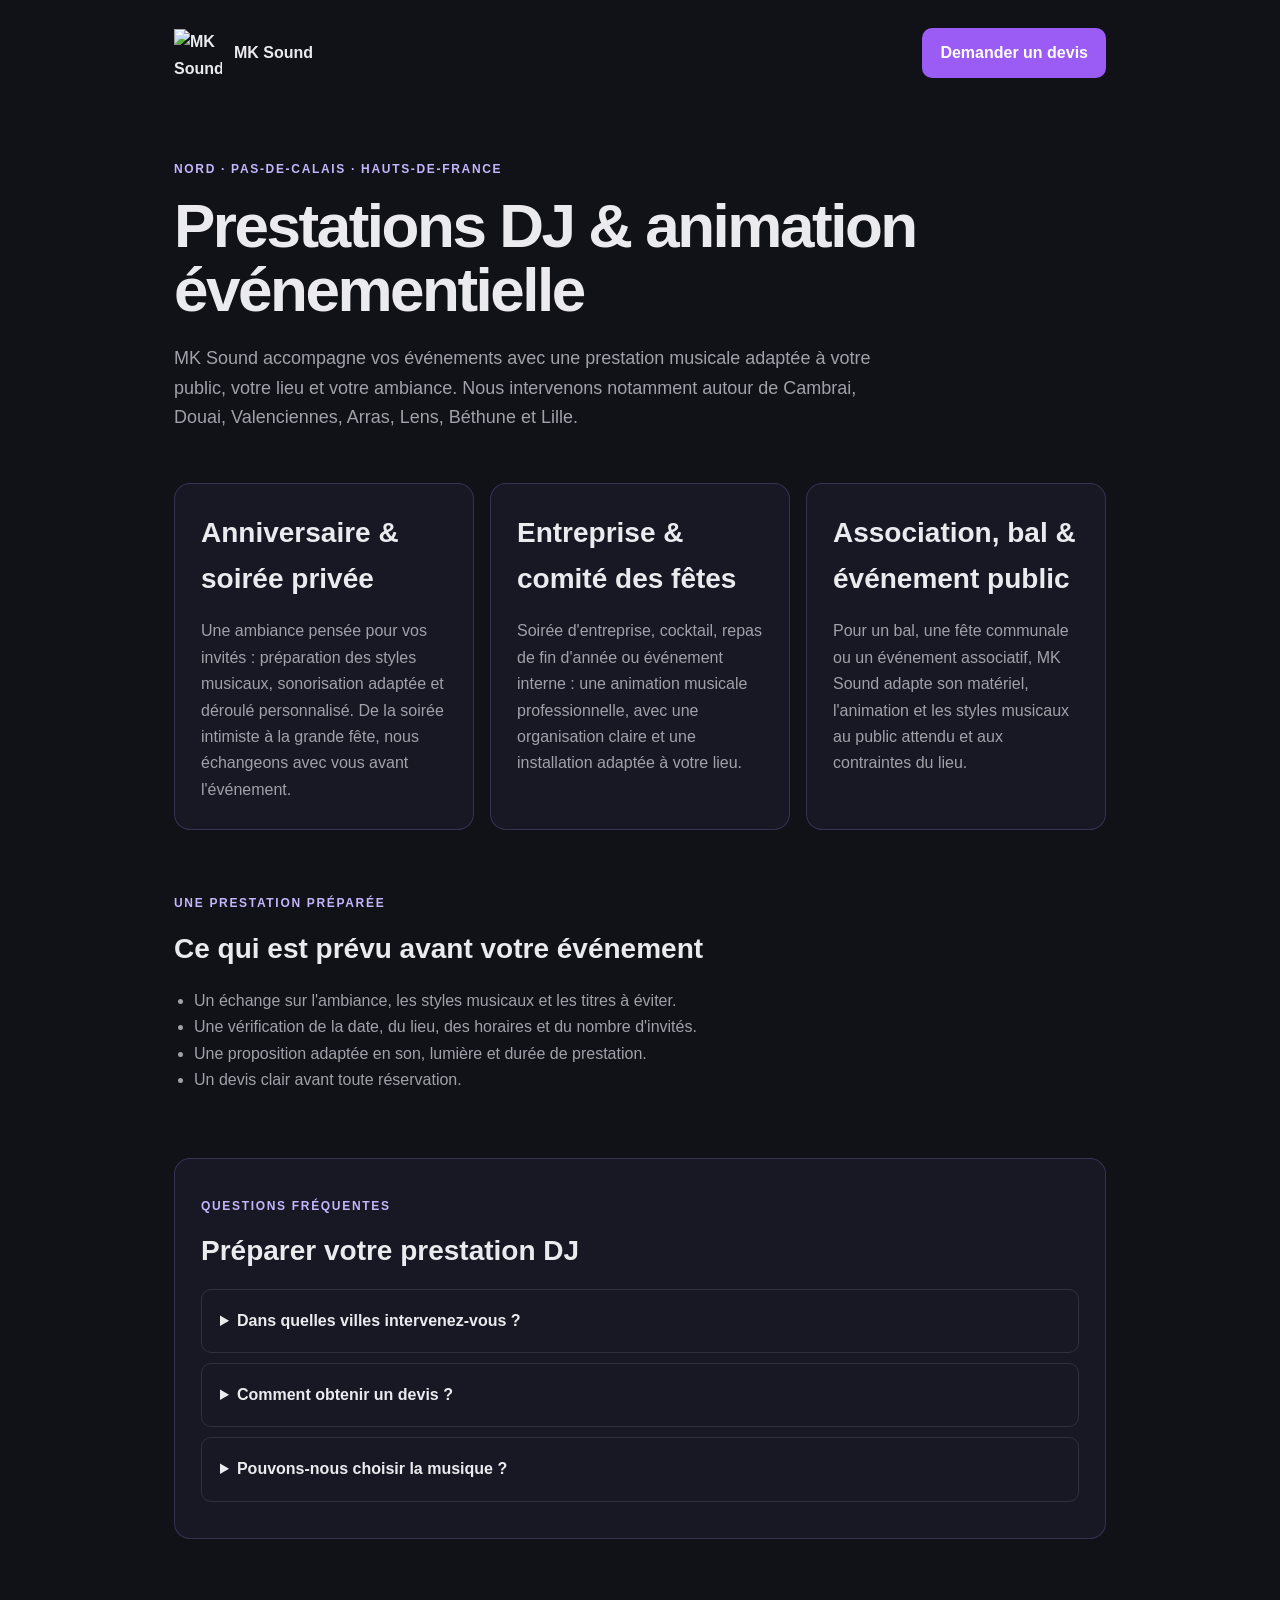
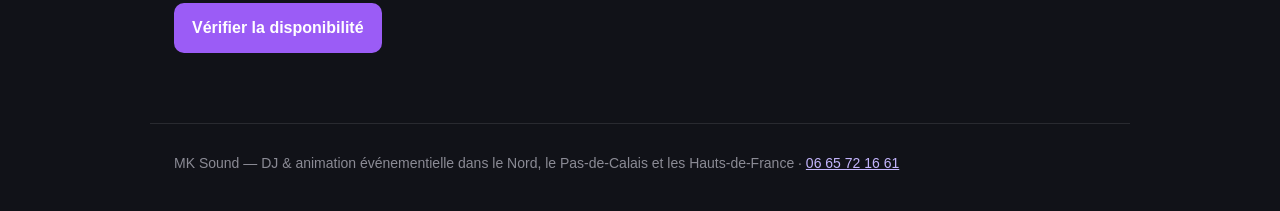
==== public/prestations/index.html @ 913cb4e7 "Add event DJ service page" ====
<!doctype html>
<html lang="fr">
  <head>
    <meta charset="UTF-8">
    <meta name="viewport" content="width=device-width, initial-scale=1.0">
    <title>Prestations DJ événementiel Nord & Pas-de-Calais | MK Sound</title>
    <meta name="description" content="Découvrez les prestations MK Sound : DJ pour anniversaires, soirées privées, bals, associations et entreprises dans le Nord et le Pas-de-Calais.">
    <link rel="canonical" href="https://mksound-evenementiel.netlify.app/prestations/">
    <link rel="icon" type="image/png" href="/mksound-logo.png">
    <style>
      :root { color-scheme: dark; --violet:#9b5cf6; --text:#ebebef; --muted:#a1a1aa; --bg:#111218; }
      * { box-sizing:border-box; } body { margin:0; font-family:Inter,Arial,sans-serif; background:var(--bg); color:var(--text); line-height:1.65; }
      header, main, footer { max-width:980px; margin:auto; padding-left:24px; padding-right:24px; }
      header { padding-top:28px; display:flex; align-items:center; justify-content:space-between; gap:20px; }
      .brand { display:flex; align-items:center; gap:12px; color:var(--text); font-weight:800; text-decoration:none; } .brand img { width:48px; height:48px; object-fit:contain; }
      a { color:#c4b5fd; } .btn { display:inline-block; background:var(--violet); color:#fff; padding:12px 18px; border-radius:10px; text-decoration:none; font-weight:700; }
      main { padding-top:70px; padding-bottom:70px; } .eyebrow { color:#c4b5fd; font-size:12px; font-weight:800; letter-spacing:.14em; text-transform:uppercase; }
      h1 { font-size:clamp(38px,6vw,62px); line-height:1.03; letter-spacing:-.04em; margin:14px 0 22px; } h2 { font-size:28px; margin:0 0 14px; }
      .intro { max-width:720px; font-size:18px; color:var(--muted); } .grid { display:grid; grid-template-columns:repeat(auto-fit,minmax(245px,1fr)); gap:16px; margin:50px 0; }
      article, .faq { background:#171823; border:1px solid rgba(167,139,250,.22); border-radius:16px; padding:26px; } article p { color:var(--muted); margin-bottom:0; }
      section { margin-top:64px; } ul { color:var(--muted); padding-left:20px; } details { margin:10px 0; padding:18px; border:1px solid rgba(255,255,255,.1); border-radius:10px; } summary { cursor:pointer; font-weight:700; } details p { color:var(--muted); }
      footer { border-top:1px solid rgba(255,255,255,.1); padding-top:28px; padding-bottom:36px; color:#8b8b95; font-size:14px; }
    </style>
  </head>
  <body>
    <header>
      <a class="brand" href="/"><img src="/mksound-logo.png" alt="MK Sound"><span>MK Sound</span></a>
      <a class="btn" href="/#contact">Demander un devis</a>
    </header>
    <main>
      <p class="eyebrow">Nord · Pas-de-Calais · Hauts-de-France</p>
      <h1>Prestations DJ & animation événementielle</h1>
      <p class="intro">MK Sound accompagne vos événements avec une prestation musicale adaptée à votre public, votre lieu et votre ambiance. Nous intervenons notamment autour de Cambrai, Douai, Valenciennes, Arras, Lens, Béthune et Lille.</p>
      <div class="grid">
        <article>
          <h2>Anniversaire & soirée privée</h2>
          <p>Une ambiance pensée pour vos invités : préparation des styles musicaux, sonorisation adaptée et déroulé personnalisé. De la soirée intimiste à la grande fête, nous échangeons avec vous avant l'événement.</p>
        </article>
        <article>
          <h2>Entreprise & comité des fêtes</h2>
          <p>Soirée d'entreprise, cocktail, repas de fin d'année ou événement interne : une animation musicale professionnelle, avec une organisation claire et une installation adaptée à votre lieu.</p>
        </article>
        <article>
          <h2>Association, bal & événement public</h2>
          <p>Pour un bal, une fête communale ou un événement associatif, MK Sound adapte son matériel, l'animation et les styles musicaux au public attendu et aux contraintes du lieu.</p>
        </article>
      </div>
      <section>
        <p class="eyebrow">Une prestation préparée</p>
        <h2>Ce qui est prévu avant votre événement</h2>
        <ul>
          <li>Un échange sur l'ambiance, les styles musicaux et les titres à éviter.</li>
          <li>Une vérification de la date, du lieu, des horaires et du nombre d'invités.</li>
          <li>Une proposition adaptée en son, lumière et durée de prestation.</li>
          <li>Un devis clair avant toute réservation.</li>
        </ul>
      </section>
      <section class="faq">
        <p class="eyebrow">Questions fréquentes</p>
        <h2>Préparer votre prestation DJ</h2>
        <details><summary>Dans quelles villes intervenez-vous ?</summary><p>MK Sound se déplace dans le Nord, le Pas-de-Calais et les Hauts-de-France, notamment autour de Cambrai, Douai, Valenciennes, Arras, Lens, Béthune et Lille.</p></details>
        <details><summary>Comment obtenir un devis ?</summary><p>Contactez MK Sound via le formulaire ou au 06 65 72 16 61 avec la date, le lieu et le type d'événement.</p></details>
        <details><summary>Pouvons-nous choisir la musique ?</summary><p>Oui. La playlist et l'ambiance sont préparées avec vous en amont pour correspondre à vos invités.</p></details>
      </section>
      <section><a class="btn" href="/#contact">Vérifier la disponibilité</a></section>
    </main>
    <footer>MK Sound — DJ & animation événementielle dans le Nord, le Pas-de-Calais et les Hauts-de-France · <a href="tel:+33665721661">06 65 72 16 61</a></footer>
  </body>
</html>
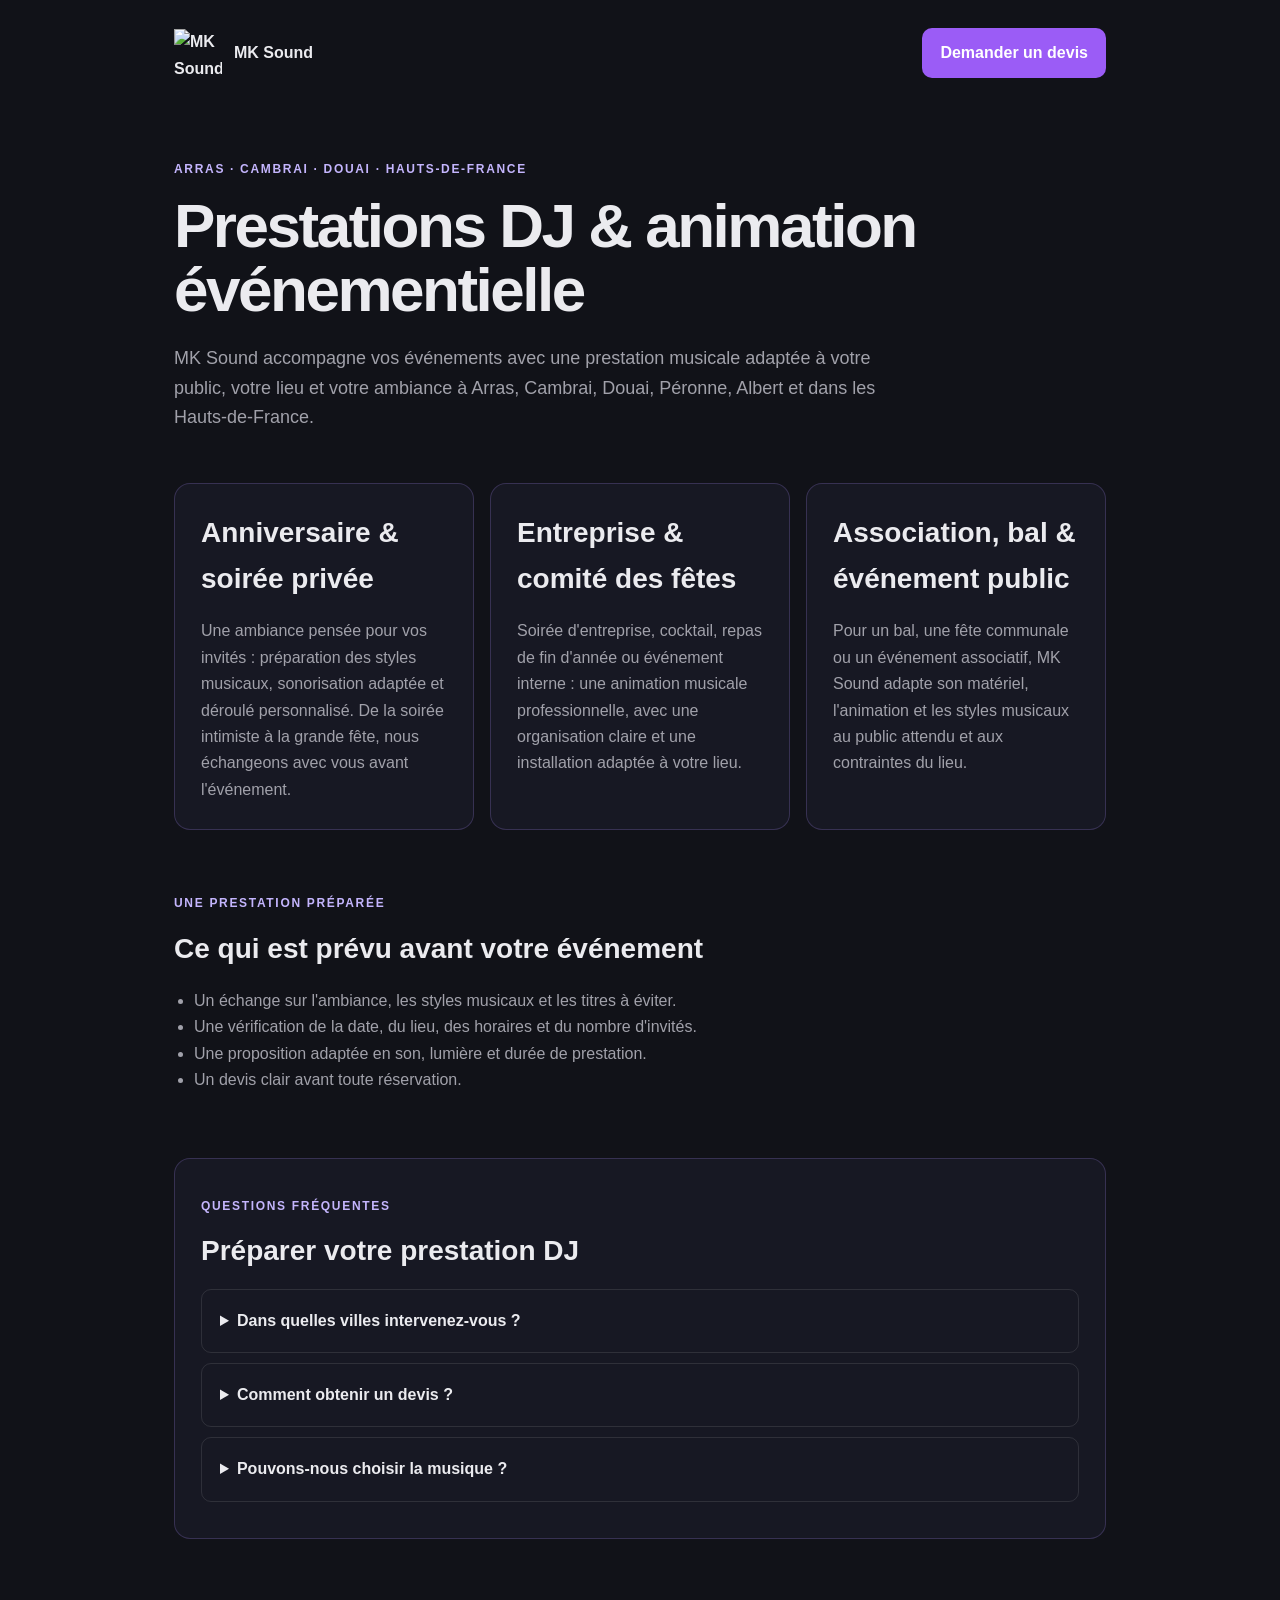
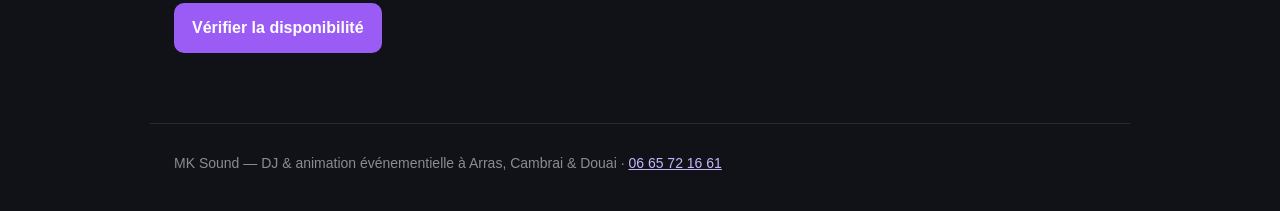
==== commit 8bc1fdcd: "Update Arras Cambrai Douai service page" ====
--- a/public/prestations/index.html
+++ b/public/prestations/index.html
@@ -3,8 +3,8 @@
   <head>
     <meta charset="UTF-8">
     <meta name="viewport" content="width=device-width, initial-scale=1.0">
-    <title>Prestations DJ événementiel Nord & Pas-de-Calais | MK Sound</title>
-    <meta name="description" content="Découvrez les prestations MK Sound : DJ pour anniversaires, soirées privées, bals, associations et entreprises dans le Nord et le Pas-de-Calais.">
+    <title>Prestations DJ à Arras, Cambrai & Douai | MK Sound</title>
+    <meta name="description" content="Découvrez les prestations MK Sound : DJ pour mariages, anniversaires, soirées privées, bals et entreprises à Arras, Cambrai, Douai et dans les Hauts-de-France.">
     <link rel="canonical" href="https://mksound-evenementiel.netlify.app/prestations/">
     <link rel="icon" type="image/png" href="/mksound-logo.png">
     <style>
@@ -28,9 +28,9 @@
       <a class="btn" href="/#contact">Demander un devis</a>
     </header>
     <main>
-      <p class="eyebrow">Nord · Pas-de-Calais · Hauts-de-France</p>
+      <p class="eyebrow">Arras · Cambrai · Douai · Hauts-de-France</p>
       <h1>Prestations DJ & animation événementielle</h1>
-      <p class="intro">MK Sound accompagne vos événements avec une prestation musicale adaptée à votre public, votre lieu et votre ambiance. Nous intervenons notamment autour de Cambrai, Douai, Valenciennes, Arras, Lens, Béthune et Lille.</p>
+      <p class="intro">MK Sound accompagne vos événements avec une prestation musicale adaptée à votre public, votre lieu et votre ambiance à Arras, Cambrai, Douai, Péronne, Albert et dans les Hauts-de-France.</p>
       <div class="grid">
         <article>
           <h2>Anniversaire & soirée privée</h2>
@@ -58,12 +58,12 @@
       <section class="faq">
         <p class="eyebrow">Questions fréquentes</p>
         <h2>Préparer votre prestation DJ</h2>
-        <details><summary>Dans quelles villes intervenez-vous ?</summary><p>MK Sound se déplace dans le Nord, le Pas-de-Calais et les Hauts-de-France, notamment autour de Cambrai, Douai, Valenciennes, Arras, Lens, Béthune et Lille.</p></details>
+        <details><summary>Dans quelles villes intervenez-vous ?</summary><p>MK Sound intervient notamment à Arras, Cambrai, Douai, Péronne, Albert et dans les Hauts-de-France.</p></details>
         <details><summary>Comment obtenir un devis ?</summary><p>Contactez MK Sound via le formulaire ou au 06 65 72 16 61 avec la date, le lieu et le type d'événement.</p></details>
         <details><summary>Pouvons-nous choisir la musique ?</summary><p>Oui. La playlist et l'ambiance sont préparées avec vous en amont pour correspondre à vos invités.</p></details>
       </section>
       <section><a class="btn" href="/#contact">Vérifier la disponibilité</a></section>
     </main>
-    <footer>MK Sound — DJ & animation événementielle dans le Nord, le Pas-de-Calais et les Hauts-de-France · <a href="tel:+33665721661">06 65 72 16 61</a></footer>
+    <footer>MK Sound — DJ & animation événementielle à Arras, Cambrai & Douai · <a href="tel:+33665721661">06 65 72 16 61</a></footer>
   </body>
 </html>
